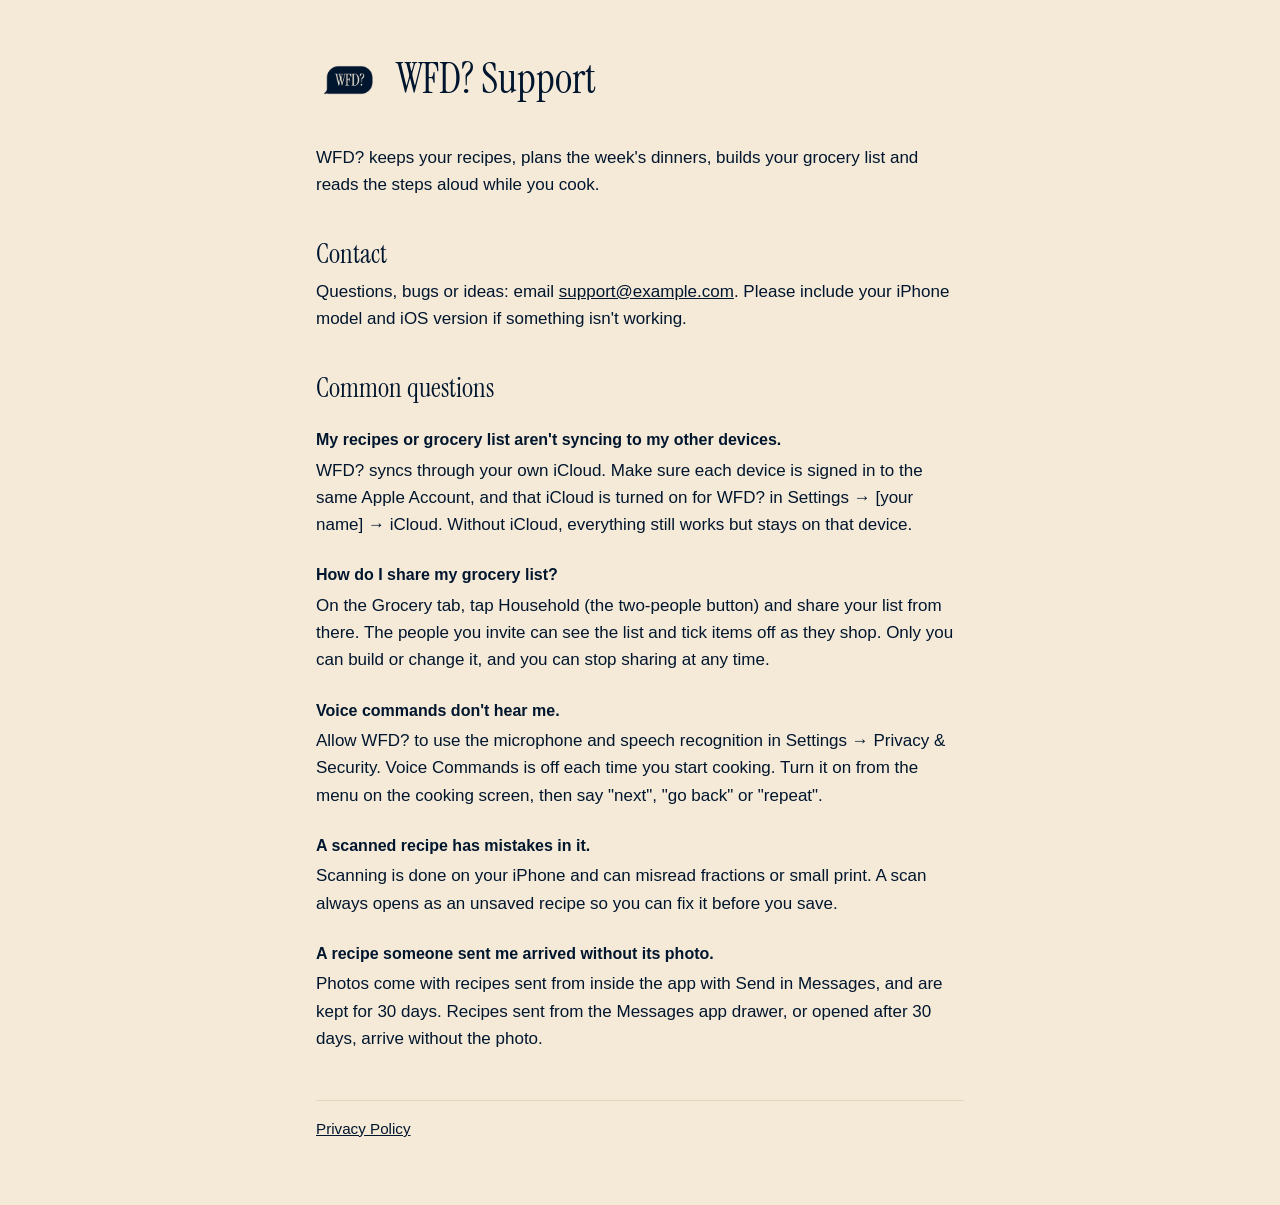
==== index.html @ cc58c604 "Add support page and privacy policy Co-Authored-By: Claude Opus 5.5 <noreply@anthropic.com> Claude-S" ====
<!doctype html>
<html lang="en">
<head>
<meta charset="utf-8">
<meta name="viewport" content="width=device-width, initial-scale=1">
<title>WFD? Support</title>
<link rel="preconnect" href="https://fonts.googleapis.com">
<link href="https://fonts.googleapis.com/css2?family=Instrument+Serif&display=swap" rel="stylesheet">
<link rel="stylesheet" href="style.css">
<link rel="icon" href="icon.png">
</head>
<body>
<main>
<header><img src="icon.png" alt=""><h1>WFD? Support</h1></header>

<p>WFD? keeps your recipes, plans the week's dinners, builds your grocery list and reads the steps aloud while you cook.</p>

<h2>Contact</h2>
<p>Questions, bugs or ideas: email <a href="mailto:support@example.com">support@example.com</a>. Please include your iPhone model and iOS version if something isn't working.</p>

<h2>Common questions</h2>

<h3>My recipes or grocery list aren't syncing to my other devices.</h3>
<p>WFD? syncs through your own iCloud. Make sure each device is signed in to the same Apple Account, and that iCloud is turned on for WFD? in Settings → [your name] → iCloud. Without iCloud, everything still works but stays on that device.</p>

<h3>How do I share my grocery list?</h3>
<p>On the Grocery tab, tap Household (the two-people button) and share your list from there. The people you invite can see the list and tick items off as they shop. Only you can build or change it, and you can stop sharing at any time.</p>

<h3>Voice commands don't hear me.</h3>
<p>Allow WFD? to use the microphone and speech recognition in Settings → Privacy &amp; Security. Voice Commands is off each time you start cooking. Turn it on from the menu on the cooking screen, then say "next", "go back" or "repeat".</p>

<h3>A scanned recipe has mistakes in it.</h3>
<p>Scanning is done on your iPhone and can misread fractions or small print. A scan always opens as an unsaved recipe so you can fix it before you save.</p>

<h3>A recipe someone sent me arrived without its photo.</h3>
<p>Photos come with recipes sent from inside the app with Send in Messages, and are kept for 30 days. Recipes sent from the Messages app drawer, or opened after 30 days, arrive without the photo.</p>

<nav><a href="privacy.html">Privacy Policy</a></nav>
</main>
</body>
</html>
---- style.css ----
:root{--page:#F5EAD8;--ink:#00162E;--muted:#5b5446;--rule:#e2d4bb;color-scheme:light dark}
@media (prefers-color-scheme:dark){:root{--page:#00162E;--ink:#F5EAD8;--muted:#b9ad97;--rule:#22344a}}
*{box-sizing:border-box}
body{margin:0;background:var(--page);color:var(--ink);font:17px/1.6 -apple-system,BlinkMacSystemFont,"Segoe UI",Roboto,sans-serif}
main{max-width:680px;margin:0 auto;padding:48px 16px 64px}
header{display:flex;align-items:center;gap:16px;margin-bottom:32px}
header img{width:64px;height:64px;border-radius:14px}
h1,h2{font-family:"Instrument Serif",Georgia,serif;font-weight:400;line-height:1.15}
h1{font-size:2.6rem;margin:0}
h2{font-size:1.7rem;margin:40px 0 8px}
h3{font-size:1rem;margin:24px 0 4px}
p,li{margin:0 0 12px}
a{color:inherit}
.muted{color:var(--muted)}
nav{margin-top:48px;padding-top:16px;border-top:1px solid var(--rule);font-size:.95rem}
nav a{margin-right:16px}
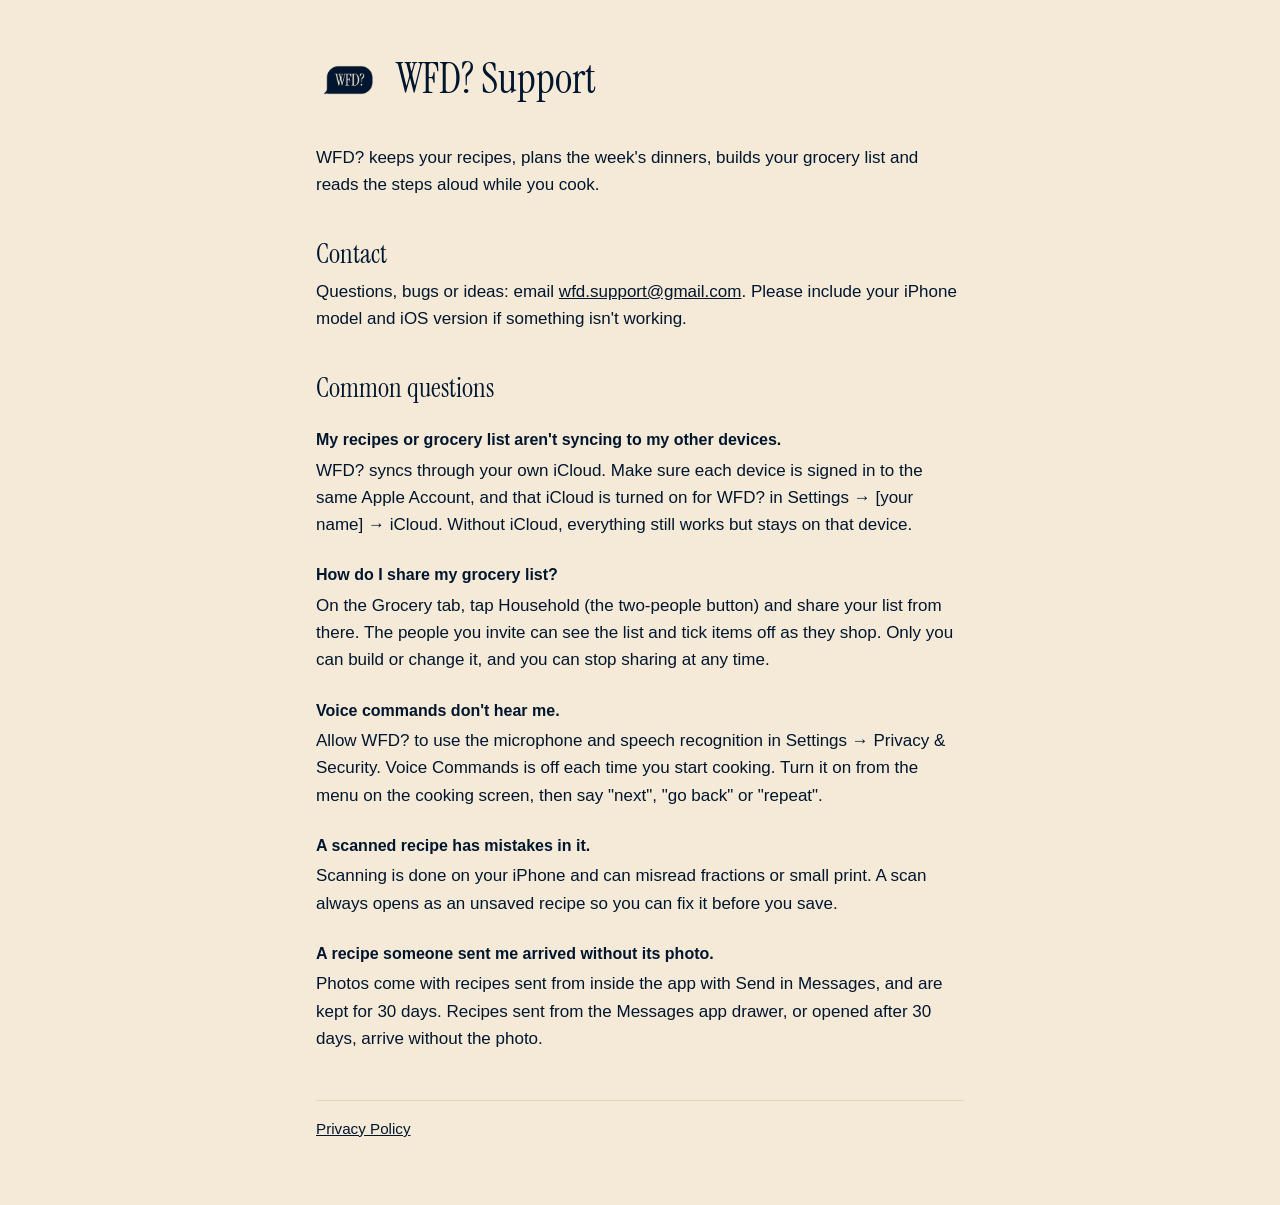
==== commit cd2ddc8e: "Use the real support email Co-Authored-By: Claude Opus 5.5 <noreply@anthropic.com> Claude-Session: h" ====
--- a/index.html
+++ b/index.html
@@ -16,7 +16,7 @@
 <p>WFD? keeps your recipes, plans the week's dinners, builds your grocery list and reads the steps aloud while you cook.</p>
 
 <h2>Contact</h2>
-<p>Questions, bugs or ideas: email <a href="mailto:support@example.com">support@example.com</a>. Please include your iPhone model and iOS version if something isn't working.</p>
+<p>Questions, bugs or ideas: email <a href="mailto:wfd.support@gmail.com">wfd.support@gmail.com</a>. Please include your iPhone model and iOS version if something isn't working.</p>
 
 <h2>Common questions</h2>
 
